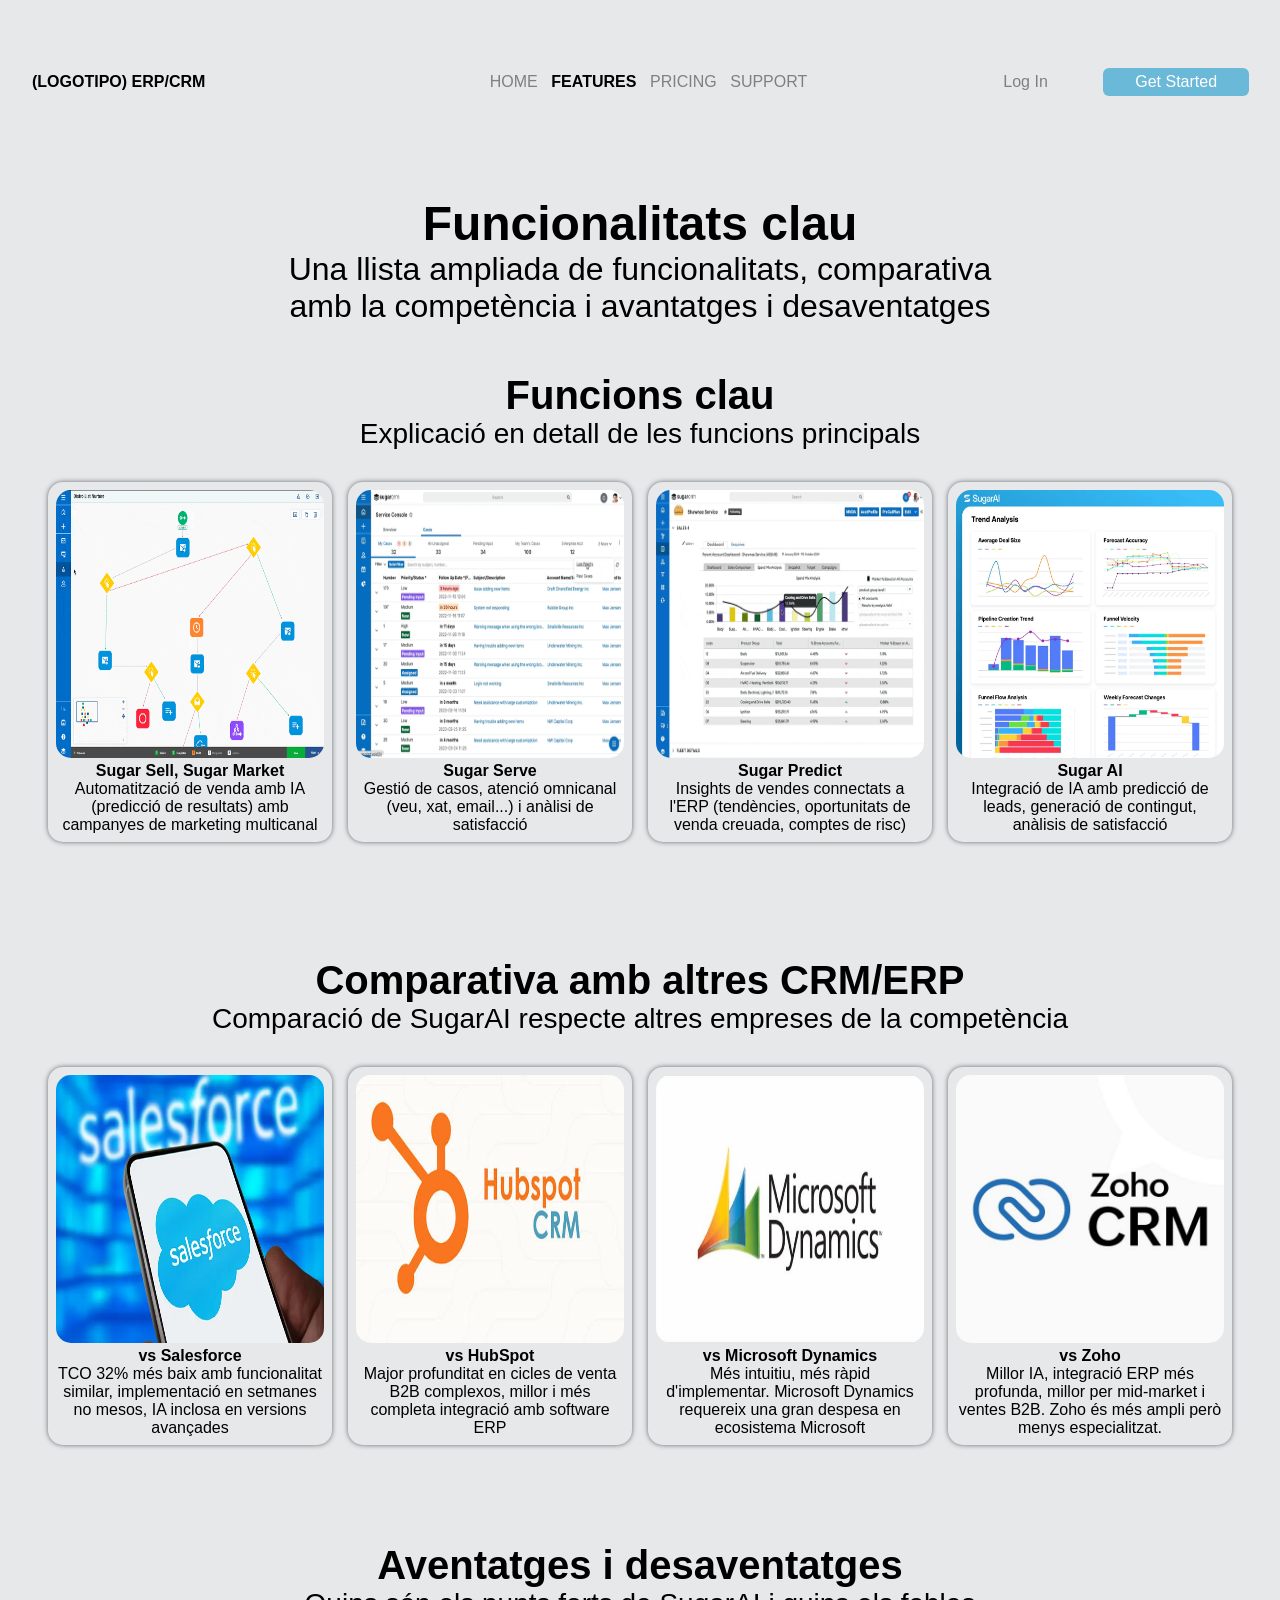
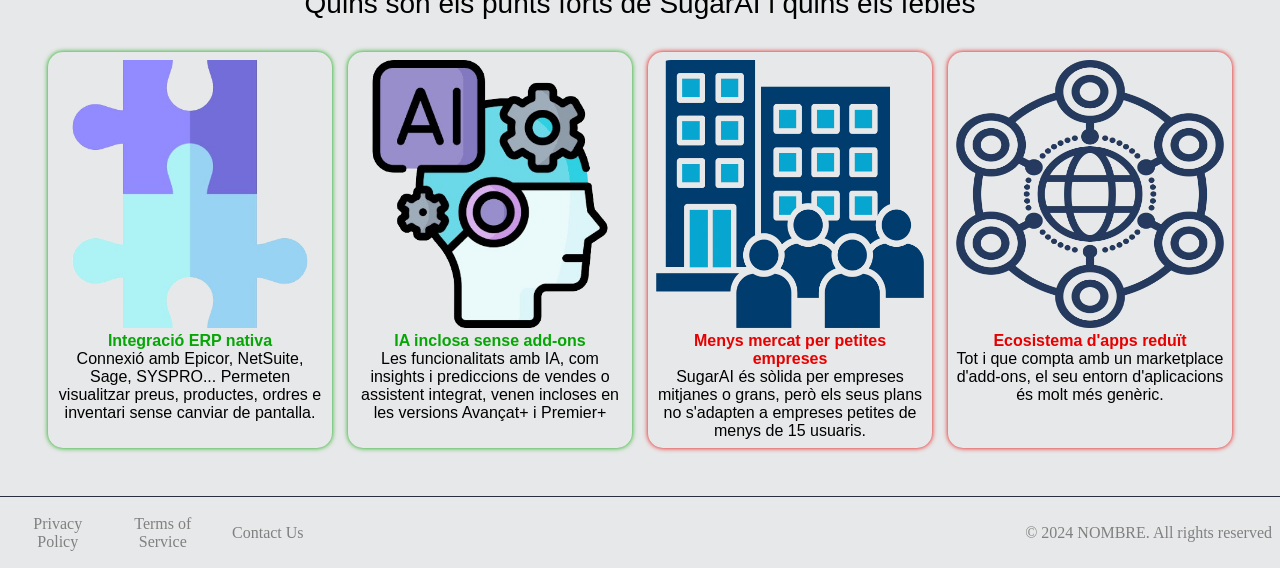
==== html/features.html @ e5b55ffd "Merge pull request #8 from Neo-Zer0/pulir-contenido Contingut actualitzat a sugar ai" ====
<!DOCTYPE html>
<html lang="cat">
    <head>
        <meta charset="utf-8">
        <meta http-equiv="X-UA-Compatible" content="IE-edge">
        <title>Features</title>
        <meta name="description" content="Web ERP">
        <meta name="author" content="Diego & Marc">
        <meta name="viewport" content="width=device-width, initial-scale=1">
        <link rel="stylesheet" href="../css/colors.css">
        <link rel="stylesheet" href="../css/style.css">
        <link rel="stylesheet" href="../css/features.css">
    </head>
    <body>
        <div class="divBody">
            <header>
                <div class="logo"><b>(LOGOTIPO) ERP/CRM</b></div>
                <nav>
                    <ul>
                        <li><a href="./../index.html" class="home">HOME</a></li>
                        <li><a href="./features.html" class="features">FEATURES</a></li>
                        <li><a href="./pricing.html" class="pricing">PRICING</a></li>
                        <li><a href="./support.html" class="support">SUPPORT</a></li>
                    </ul>
                </nav>
                <hr>
                <div class="btnIndex">
                    <div class="btnLI">Log In</div>
                    <div class="btnGS">Get Started</div>
                </div>
            </header>
            <main>
                <section class="sectionTitle">
                    <h2>Funcionalitats clau</h2>
                    <p>Una llista ampliada de funcionalitats, comparativa amb la competència i avantatges i desaventatges</p>
                </section>
                <section class="section">
                    <div class="innerSectionTitles">
                        <h3>Funcions clau</h3>
                        <p>Explicació en detall de les funcions principals</p>
                    </div>
                    <div class="listHolder">
                        <div class="item">
                            <div class="imgHolder">
                                <img src="./../img/features/sugarMarket.gif" alt="Sugar marketing">
                            </div>
                            <div>
                                <h4>Sugar Sell, Sugar Market</h4>
                                <p>Automatització de venda amb IA (predicció de resultats) amb campanyes de marketing multicanal</p>
                            </div>
                        </div>
                        <div class="item">
                            <div class="imgHolder">
                                <img src="./../img/features/sugarServe.gif" alt="Sugar serve">
                            </div>
                            <div>
                                <h4>Sugar Serve</h4>
                                <p>Gestió de casos, atenció omnicanal (veu, xat, email...) i anàlisi de satisfacció</p>
                            </div>
                        </div>
                        <div class="item">
                            <div class="imgHolder">
                                <img src="./../img/features/sugarPredict.gif" alt="Sugar Predict">
                            </div>
                            <div>
                                <h4>Sugar Predict</h4>
                                <p>Insights de vendes connectats a l'ERP (tendències, oportunitats de venda creuada, comptes de risc)</p>
                            </div>
                        </div>
                        <div class="item">
                            <div class="imgHolder">
                                <img src="./../img/features/sugarAi.webp" alt="Sugar Ai">
                            </div>
                            <div>
                                <h4>Sugar AI</h4>
                                <p>Integració de IA amb predicció de leads, generació de contingut, anàlisis de satisfacció</p>
                            </div>
                        </div>
                    </div>
                </section>
                <section class="section">
                    <div class="innerSectionTitles">
                        <h3>Comparativa amb altres CRM/ERP</h3>
                        <p>Comparació de SugarAI respecte altres empreses de la competència</p>
                    </div>
                    <div class="listHolder">
                        <div class="item">
                            <div class="imgHolder">
                                <img src="./../img/features/salesforceCRM.webp" alt="Salesforce">
                            </div>
                            <div>
                                <h4>vs Salesforce</h4>
                                <p>TCO 32% més baix amb funcionalitat similar, implementació en setmanes no mesos, IA inclosa en versions avançades</p>
                            </div>
                        </div>
                        <div class="item">
                            <div class="imgHolder">
                                <img src="./../img/features/hubspot.jpg" alt="Hubspot">
                            </div>
                            <div>
                                <h4>vs HubSpot</h4>
                                <p>Major profunditat en cicles de venta B2B complexos, millor i més completa integració amb software ERP</p>
                            </div>
                        </div>
                        <div class="item">
                            <div class="imgHolder">
                                <img src="./../img/features/microsoftDynamics.jpg" alt="Microsoft Dynamics">
                            </div>
                            <div>
                                <h4>vs Microsoft Dynamics</h4>
                                <p>Més intuitiu, més ràpid d'implementar. Microsoft Dynamics requereix una gran despesa en ecosistema Microsoft</p>
                            </div>
                        </div>
                        <div class="item">
                            <div class="imgHolder">
                                <img src="./../img/features/zoho.jpg" alt="Zoho CRM">
                            </div>
                            <div>
                                <h4>vs Zoho</h4>
                                <p>Millor IA, integració ERP més profunda, millor per mid-market i ventes B2B. Zoho és més ampli però menys especialitzat.</p>
                            </div>
                        </div>
                    </div>
                </section>
                <section class="section">
                    <div class="innerSectionTitles">
                        <h3>Aventatges i desaventatges</h3>
                        <p>Quins són els punts forts de SugarAI i quins els febles</p>
                    </div>
                    <div class="listHolder">
                        <div class="item positiu">
                            <div class="imgHolder">
                                <img src="./../img/features/puzzle.png" alt="Integracio nativa ERP">
                            </div>
                            <div>
                                <h4>Integració ERP nativa</h4>
                                <p>Connexió amb Epicor, NetSuite, Sage, SYSPRO... Permeten visualitzar preus, productes, ordres e inventari sense canviar de pantalla.</p>
                            </div>
                        </div>
                        <div class="item positiu">
                            <div class="imgHolder">
                                <img src="./../img/features/ia.png" alt="IA inclosa">
                            </div>
                            <div>
                                <h4>IA inclosa sense add-ons</h4>
                                <p>Les funcionalitats amb IA, com insights i prediccions de vendes o assistent integrat, venen incloses en les versions Avançat+ i Premier+</p>
                            </div>
                        </div>
                        <div class="item negatiu">
                            <div class="imgHolder">
                                <img src="./../img/features/empresaPequeña.webp" alt="Empresa petita">
                            </div>
                            <div>
                                <h4>Menys mercat per petites empreses</h4>
                                <p>SugarAI és sòlida per empreses mitjanes o grans, però els seus plans no s'adapten a empreses petites de menys de 15 usuaris.</p>
                            </div>
                        </div>
                        <div class="item negatiu">
                            <div class="imgHolder">
                                <img src="./../img/features/ecosistema.webp" alt="Ecosistema">
                            </div>
                            <div>
                                <h4>Ecosistema d'apps reduït</h4>
                                <p>Tot i que compta amb un marketplace d'add-ons, el seu entorn d'aplicacions és molt més genèric.</p>
                            </div>
                        </div>
                    </div>
                </section>
            </main>
            <footer>
                <div class="subFooter">
                    <ul>
                        <li>Privacy Policy</li>
                        <li>Terms of Service</li>
                        <li>Contact Us</li>
                    </ul>
                </div>
                <div class="subFooter">&copy; 2024 NOMBRE. All rights reserved</div>
            </footer>
        </div>
    </body>
</html>
---- css/colors.css ----
:root {
    /* Colores especificos */
    --color-black: #2A2F40;
    --color-grey: #666A73;
    --color-dark-white: #e7e8e9;
    --color-mid-blue: #6AB9D9;
    --color-light-blue: #91D2D9;
    --color-super-light-blue: #c7e3f1;
    --color-blue: #188FD9;
    --color-dark-blue: #1293d4;
}
---- css/style.css ----
* {
    margin:0;
    padding:0;
}

/* Body */
body {
    width: 100%;
    min-height: 100vh;
}

.divBody {
    min-height: 100vh;
    width: 100%;

    background-color: var(--color-dark-white);
}



/* Header */
header {
    min-height: 20vh;
    width: 100%;
    padding: 1rem;
    padding-top: 0;

    display: flex;
    flex-direction: column;
    justify-content: center;
    align-items: center;

    margin: 0px;
    font-family: sans-serif;

    position: sticky;
    top: 0;

    box-sizing: border-box;

    background-color: var(--color-dark-white);

    z-index: 100;
}

.logo {
    display: flex;
    margin: 1rem;
}

header hr {
    width: 100%;
    margin-top: 1rem;
    margin-bottom: 1rem;

}

/* Nav */
nav {
    gap: 1rem;
    margin: 0.5rem;
    width: 100%;

    display: flex;
    justify-content: center;
}

nav a:link {
    text-decoration: none;
}

nav a {
    color: gray;
    display: block;
}

nav ul {
    list-style: none;

    display: flex;
    flex-direction: column;
    justify-content: space-evenly;
    align-items: center;

    gap: 0.35rem;
}

nav ul li {
    flex: 1;
    padding: 0.25rem;
    width: 100%;
    text-align: center;
}

nav ul li:hover {
    cursor: pointer;
    background-color: white;
    border-radius: 5px;

    transition: 0.2s;
}


.home:hover {
    cursor: pointer;
}

.features:hover {
    cursor: pointer;
}

.pricing:hover {
    cursor: pointer;
}

.support:hover {
    cursor: pointer;
}

.btnIndex {
    display: flex;
    align-items: center;
    gap: 5px;
    margin-right: 15px;
}

.btnIndex div {
    text-align: center;
}

.btnLI {
    color:grey;
    padding:5px;
    border-radius: 6px;
}

.btnLI:hover {
    background-color: darkgrey;
    color:black;
    cursor:pointer;
}

.btnGS {
    background-color: var(--color-mid-blue);
    color:white;
    padding:5px;
    border-radius: 6px;
}

.btnGS:hover {
    cursor:pointer;
    background-color: var(--color-blue);
    color:white;
}

/* Main */

main {
    min-height: 72vh;
    width: 100%;
}

/* Footer */

footer {
    min-height: 8vh;
    width: 100%;
    border-top: 1px solid var(--color-black);

    display: flex;
    flex-direction: column;
    justify-content: center;
    align-items: center;
    
    color: grey;
}

footer ul {
    list-style: none;

    /* width: 60%; */

    display: flex;
    flex-direction: column;
    justify-content: space-evenly;
    align-items: center;

    gap: 0.35rem;
}

footer ul li {
    flex: 1;
    padding: 0.25rem;
    width: 100%;
    text-align: center;
}

footer ul li:hover {
    cursor: pointer;
    color: var(--color-black);
    border-radius: 5px;
}

.subFooter {
    display: flex;
    align-items: center;
    justify-content: center;
    text-align: center;
}


@media (min-width: 650px) {
    header {
        flex-direction: row;
    }

    header hr {
        display: none;
    }

    footer {
        flex-direction: row;
        justify-content: space-between;

        box-sizing: border-box;
        padding: 0.5rem;
    }
    .subFooter ul {
        flex-direction: row;
    }
}

@media (min-width: 850px) {
    nav ul {
        flex-direction: row;
    }

    nav {                   
        flex: 2;
        width: 100%;
        justify-content: center;
    }

    header div {
        flex: 1;
    }
}
---- css/features.css ----
.features {
    color:black;
    font-weight: bolder;
}

main {
    display: grid;
    grid-template-columns: 1fr;
    grid-template-rows: 0.25fr repeat(6, 1fr);

    font-family: 'Segoe UI', Tahoma, Geneva, Verdana, sans-serif;
}

.sectionTitle {
    grid-row: 1;
    grid-column: 1;

    padding: 1rem;
    box-sizing: border-box;

    display: flex;
    flex-direction: column;
    align-items: center;
    justify-content: center;
}

.sectionTitle h2 {
    font-size: clamp(2rem, 5vw + 1rem, 3rem);
}
.sectionTitle p {
    font-size: clamp(1.5rem, 3vw + 1rem, 2rem);
    width: 60vw;
    text-align: center;
}

.section {
    grid-row: span 2;

    text-align: center;
    display: flex;
    flex-direction: column;
    gap: 1rem;

    padding: 2rem;
    box-sizing: border-box;
}

.section h3 {
    font-size: clamp(1.5rem, 2.5vw + 1rem, 2.5rem);
}
.innerSectionTitles p {
    font-size: clamp(1.25rem, 1.75vw + 1rem, 1.75rem);
}

/* LListas */
.listHolder {
    display: grid;
    grid-template-columns: 1fr 1fr;
    grid-template-rows: 1fr 1fr;

    gap: 1rem;
    padding: 1rem;


    box-sizing: border-box;
}

.item {

    box-sizing: border-box;
    /* border: 1px solid var(--color-black); */
    box-shadow: 0 0 5px var(--color-grey);
    border-radius: 15px;

    padding: 0.5rem;

    font-size: clamp(0.8rem, 0.8rem + 0.5vw, 1rem)
}

.positiu {
    box-shadow: 0 0 5px rgb(6, 166, 6);
}
.positiu h4 {
    color: rgb(6, 166, 6);
}

.negatiu {
    box-shadow: 0 0 5px rgb(230, 0, 0);
}
.negatiu h4 {
    color: rgb(230, 0, 0);
}

.imgHolder img {
    width: 100%;
    aspect-ratio: 1/1;
    border-radius: 15px;
}


@media (min-width: 720px) {
    .listHolder {
        grid-template-columns: repeat(4, 1fr);
        grid-template-rows: 1fr;
    }
}
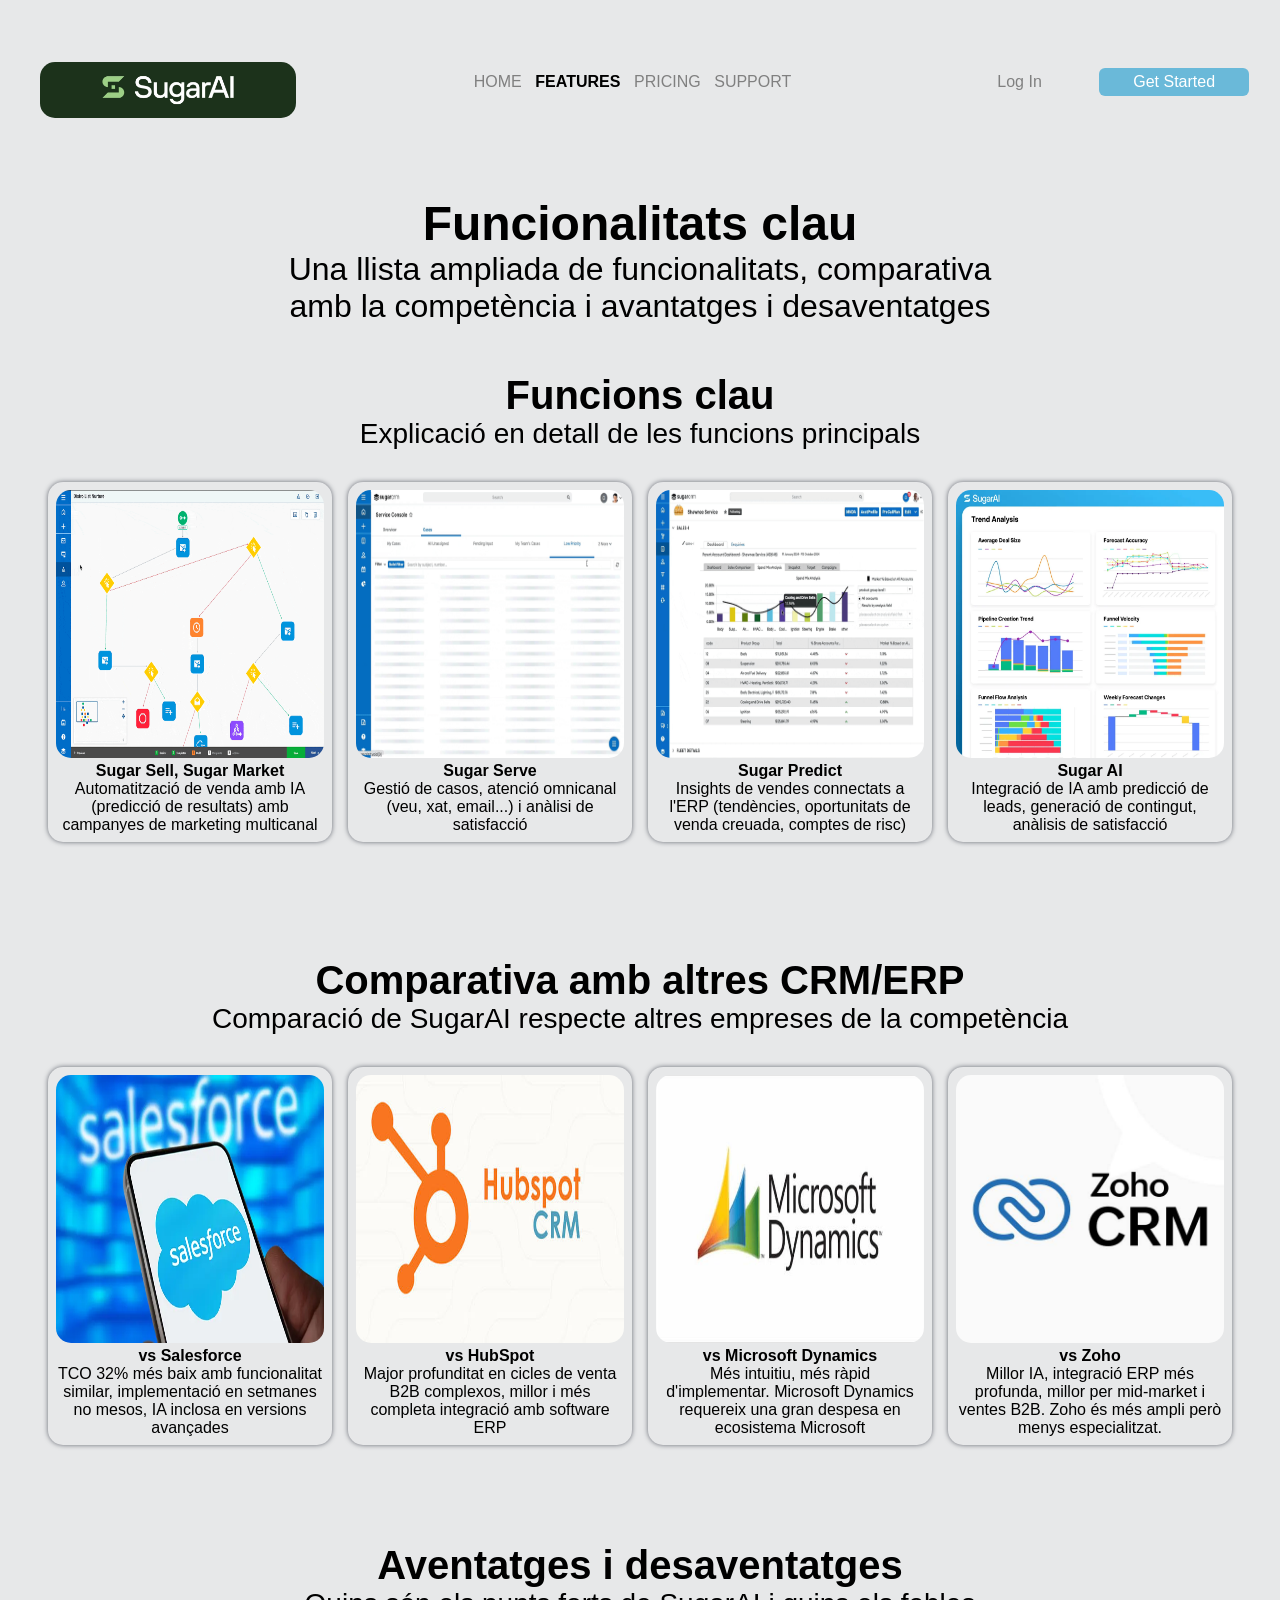
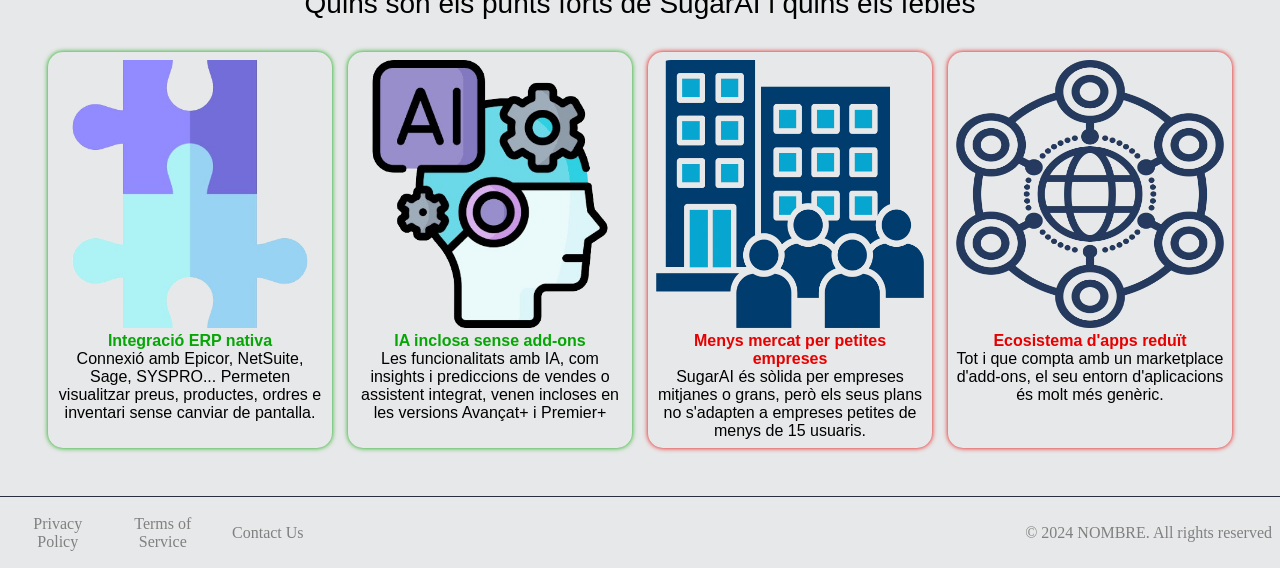
==== commit b1d88d1e: "Logo acabado" ====
--- a/html/features.html
+++ b/html/features.html
@@ -14,7 +14,7 @@
     <body>
         <div class="divBody">
             <header>
-                <div class="logo"><b>(LOGOTIPO) ERP/CRM</b></div>
+                <div class="logo"><img src="./../img/sugar-ai-logo.png" alt="logo SugarAi"></div>
                 <nav>
                     <ul>
                         <li><a href="./../index.html" class="home">HOME</a></li>
--- a/css/style.css
+++ b/css/style.css
@@ -45,7 +45,18 @@
 
 .logo {
     display: flex;
-    margin: 1rem;
+    align-items: center;
+    justify-content: center;
+    padding-top: 1rem;
+    height: 100%;
+}
+
+.logo img {
+    max-height: 14vh;
+    width: 80vw;
+    object-fit: cover;
+
+    border-radius: 15px;
 }
 
 header hr {
@@ -218,6 +229,10 @@
         display: none;
     }
 
+    .logo img {
+        width: 30vw;
+    }
+
     footer {
         flex-direction: row;
         justify-content: space-between;
@@ -231,6 +246,10 @@
 }
 
 @media (min-width: 850px) {
+    .logo img {
+        width: 20vw;
+    }
+    
     nav ul {
         flex-direction: row;
     }
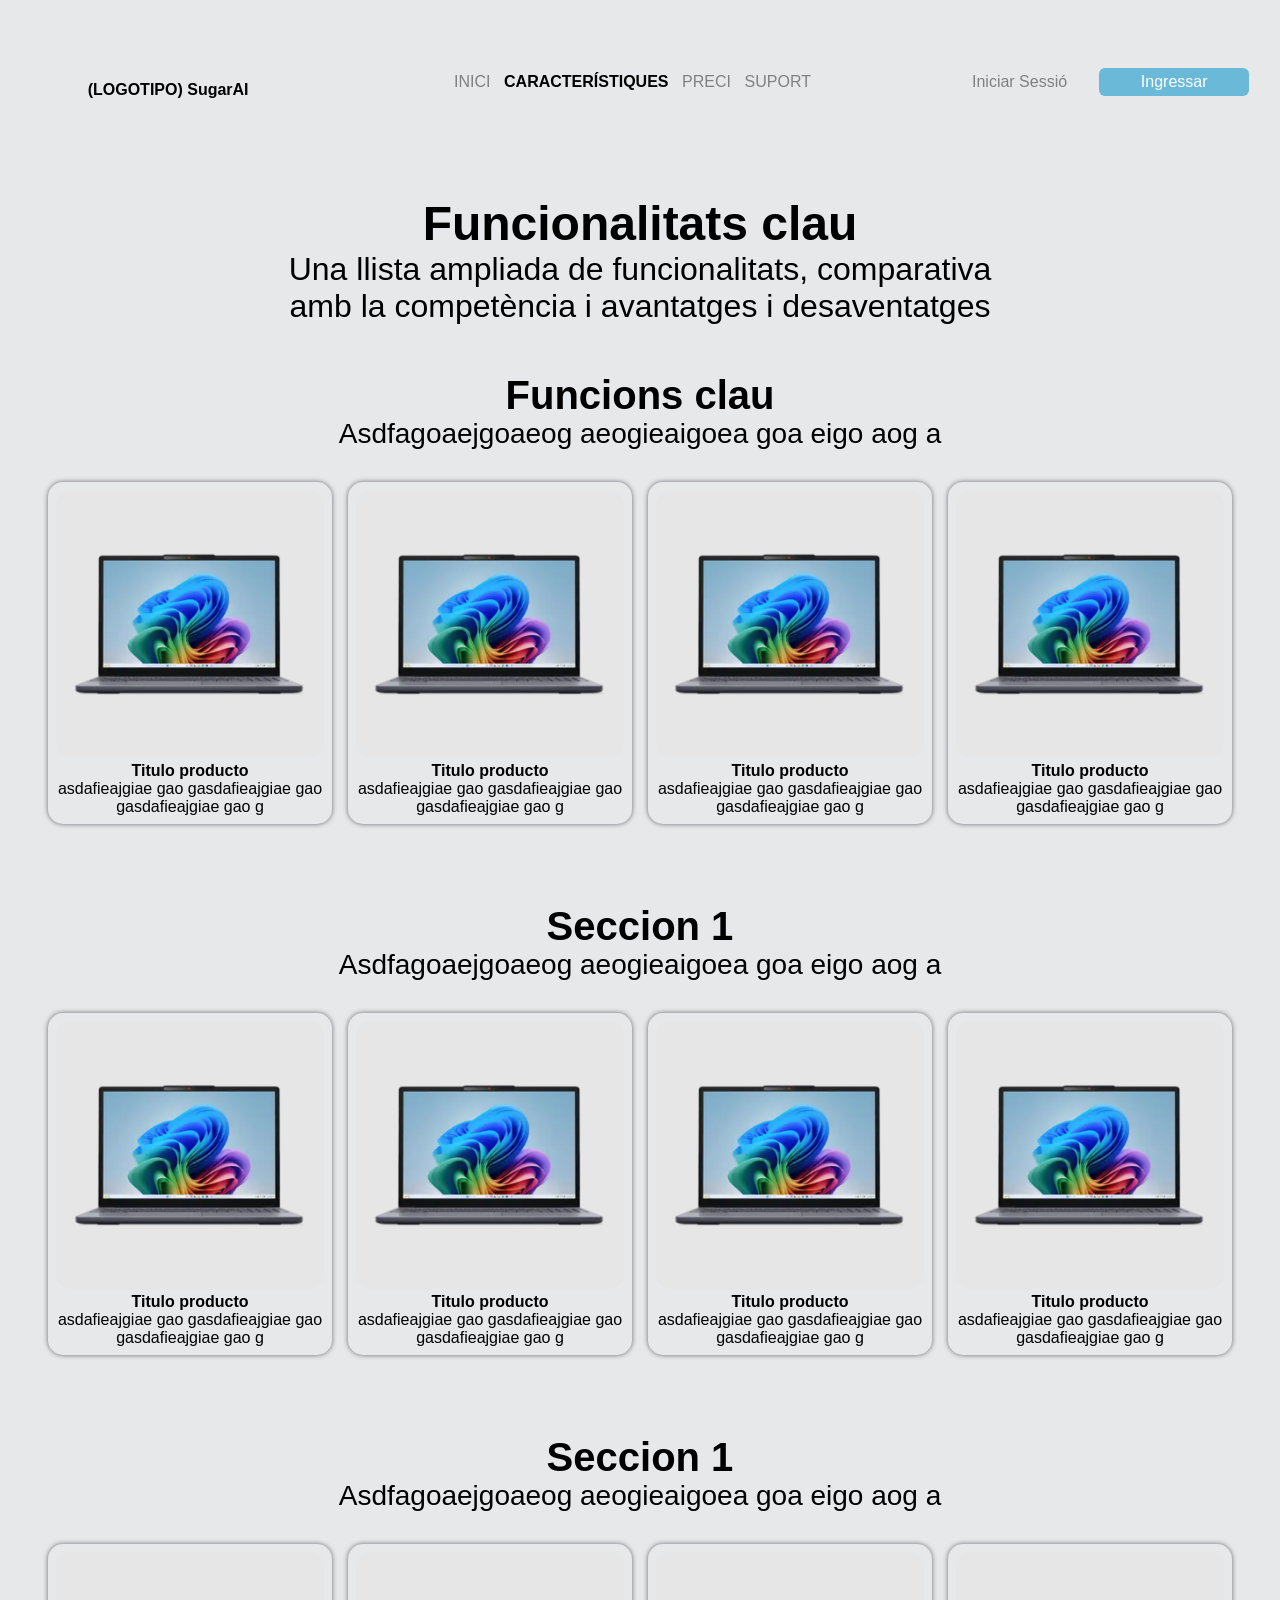
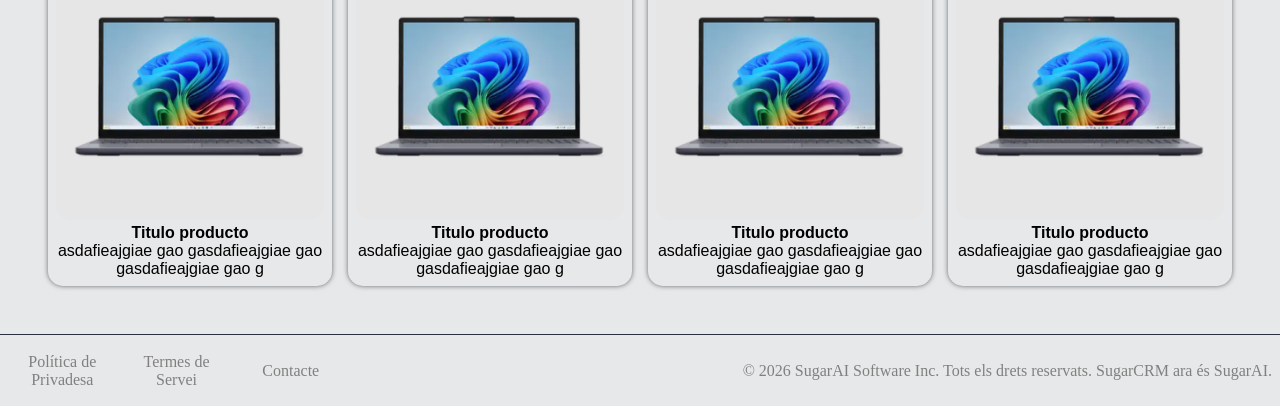
==== commit dd916a14: "modificaciones cambio de texto e idioma" ====
--- a/html/features.html
+++ b/html/features.html
@@ -3,7 +3,7 @@
     <head>
         <meta charset="utf-8">
         <meta http-equiv="X-UA-Compatible" content="IE-edge">
-        <title>Features</title>
+        <title>Característiques</title>
         <meta name="description" content="Web ERP">
         <meta name="author" content="Diego & Marc">
         <meta name="viewport" content="width=device-width, initial-scale=1">
@@ -14,19 +14,19 @@
     <body>
         <div class="divBody">
             <header>
-                <div class="logo"><img src="./../img/sugar-ai-logo.png" alt="logo SugarAi"></div>
+                <div class="logo"><b>(LOGOTIPO) SugarAI</b></div>
                 <nav>
                     <ul>
-                        <li><a href="./../index.html" class="home">HOME</a></li>
-                        <li><a href="./features.html" class="features">FEATURES</a></li>
-                        <li><a href="./pricing.html" class="pricing">PRICING</a></li>
-                        <li><a href="./support.html" class="support">SUPPORT</a></li>
+                        <li><a href="./../index.html" class="home">INICI</a></li>
+                        <li><a href="./../html/features.html" class="features">CARACTERÍSTIQUES</a></li>
+                        <li><a href="./../html/pricing.html" class="pricing">PRECI</a></li>
+                        <li><a href="./../html/support.html" class="support">SUPORT</a></li>
                     </ul>
                 </nav>
                 <hr>
                 <div class="btnIndex">
-                    <div class="btnLI">Log In</div>
-                    <div class="btnGS">Get Started</div>
+                    <div class="btnLI">Iniciar Sessió</div>
+                    <div class="btnGS">Ingressar</div>
                 </div>
             </header>
             <main>
@@ -37,145 +37,145 @@
                 <section class="section">
                     <div class="innerSectionTitles">
                         <h3>Funcions clau</h3>
-                        <p>Explicació en detall de les funcions principals</p>
+                        <p>Asdfagoaejgoaeog aeogieaigoea goa eigo aog a</p>
                     </div>
                     <div class="listHolder">
                         <div class="item">
                             <div class="imgHolder">
-                                <img src="./../img/features/sugarMarket.gif" alt="Sugar marketing">
+                                <img src="./../img/portatil.png" alt="Feature 1">
                             </div>
                             <div>
-                                <h4>Sugar Sell, Sugar Market</h4>
-                                <p>Automatització de venda amb IA (predicció de resultats) amb campanyes de marketing multicanal</p>
+                                <h4>Titulo producto</h4>
+                                <p>asdafieajgiae gao gasdafieajgiae gao gasdafieajgiae gao g</p>
                             </div>
                         </div>
                         <div class="item">
                             <div class="imgHolder">
-                                <img src="./../img/features/sugarServe.gif" alt="Sugar serve">
+                                <img src="./../img/portatil.png" alt="Feature 1">
                             </div>
                             <div>
-                                <h4>Sugar Serve</h4>
-                                <p>Gestió de casos, atenció omnicanal (veu, xat, email...) i anàlisi de satisfacció</p>
+                                <h4>Titulo producto</h4>
+                                <p>asdafieajgiae gao gasdafieajgiae gao gasdafieajgiae gao g</p>
                             </div>
                         </div>
                         <div class="item">
                             <div class="imgHolder">
-                                <img src="./../img/features/sugarPredict.gif" alt="Sugar Predict">
+                                <img src="./../img/portatil.png" alt="Feature 1">
                             </div>
                             <div>
-                                <h4>Sugar Predict</h4>
-                                <p>Insights de vendes connectats a l'ERP (tendències, oportunitats de venda creuada, comptes de risc)</p>
+                                <h4>Titulo producto</h4>
+                                <p>asdafieajgiae gao gasdafieajgiae gao gasdafieajgiae gao g</p>
                             </div>
                         </div>
                         <div class="item">
                             <div class="imgHolder">
-                                <img src="./../img/features/sugarAi.webp" alt="Sugar Ai">
+                                <img src="./../img/portatil.png" alt="Feature 1">
                             </div>
                             <div>
-                                <h4>Sugar AI</h4>
-                                <p>Integració de IA amb predicció de leads, generació de contingut, anàlisis de satisfacció</p>
+                                <h4>Titulo producto</h4>
+                                <p>asdafieajgiae gao gasdafieajgiae gao gasdafieajgiae gao g</p>
                             </div>
                         </div>
                     </div>
                 </section>
                 <section class="section">
                     <div class="innerSectionTitles">
-                        <h3>Comparativa amb altres CRM/ERP</h3>
-                        <p>Comparació de SugarAI respecte altres empreses de la competència</p>
+                        <h3>Seccion 1</h3>
+                        <p>Asdfagoaejgoaeog aeogieaigoea goa eigo aog a</p>
                     </div>
                     <div class="listHolder">
                         <div class="item">
                             <div class="imgHolder">
-                                <img src="./../img/features/salesforceCRM.webp" alt="Salesforce">
+                                <img src="./../img/portatil.png" alt="Feature 1">
                             </div>
                             <div>
-                                <h4>vs Salesforce</h4>
-                                <p>TCO 32% més baix amb funcionalitat similar, implementació en setmanes no mesos, IA inclosa en versions avançades</p>
+                                <h4>Titulo producto</h4>
+                                <p>asdafieajgiae gao gasdafieajgiae gao gasdafieajgiae gao g</p>
                             </div>
                         </div>
                         <div class="item">
                             <div class="imgHolder">
-                                <img src="./../img/features/hubspot.jpg" alt="Hubspot">
+                                <img src="./../img/portatil.png" alt="Feature 1">
                             </div>
                             <div>
-                                <h4>vs HubSpot</h4>
-                                <p>Major profunditat en cicles de venta B2B complexos, millor i més completa integració amb software ERP</p>
+                                <h4>Titulo producto</h4>
+                                <p>asdafieajgiae gao gasdafieajgiae gao gasdafieajgiae gao g</p>
                             </div>
                         </div>
                         <div class="item">
                             <div class="imgHolder">
-                                <img src="./../img/features/microsoftDynamics.jpg" alt="Microsoft Dynamics">
+                                <img src="./../img/portatil.png" alt="Feature 1">
                             </div>
                             <div>
-                                <h4>vs Microsoft Dynamics</h4>
-                                <p>Més intuitiu, més ràpid d'implementar. Microsoft Dynamics requereix una gran despesa en ecosistema Microsoft</p>
+                                <h4>Titulo producto</h4>
+                                <p>asdafieajgiae gao gasdafieajgiae gao gasdafieajgiae gao g</p>
                             </div>
                         </div>
                         <div class="item">
                             <div class="imgHolder">
-                                <img src="./../img/features/zoho.jpg" alt="Zoho CRM">
+                                <img src="./../img/portatil.png" alt="Feature 1">
                             </div>
                             <div>
-                                <h4>vs Zoho</h4>
-                                <p>Millor IA, integració ERP més profunda, millor per mid-market i ventes B2B. Zoho és més ampli però menys especialitzat.</p>
+                                <h4>Titulo producto</h4>
+                                <p>asdafieajgiae gao gasdafieajgiae gao gasdafieajgiae gao g</p>
                             </div>
                         </div>
                     </div>
                 </section>
                 <section class="section">
                     <div class="innerSectionTitles">
-                        <h3>Aventatges i desaventatges</h3>
-                        <p>Quins són els punts forts de SugarAI i quins els febles</p>
+                        <h3>Seccion 1</h3>
+                        <p>Asdfagoaejgoaeog aeogieaigoea goa eigo aog a</p>
                     </div>
                     <div class="listHolder">
-                        <div class="item positiu">
+                        <div class="item">
                             <div class="imgHolder">
-                                <img src="./../img/features/puzzle.png" alt="Integracio nativa ERP">
+                                <img src="./../img/portatil.png" alt="Feature 1">
                             </div>
                             <div>
-                                <h4>Integració ERP nativa</h4>
-                                <p>Connexió amb Epicor, NetSuite, Sage, SYSPRO... Permeten visualitzar preus, productes, ordres e inventari sense canviar de pantalla.</p>
+                                <h4>Titulo producto</h4>
+                                <p>asdafieajgiae gao gasdafieajgiae gao gasdafieajgiae gao g</p>
                             </div>
                         </div>
-                        <div class="item positiu">
+                        <div class="item">
                             <div class="imgHolder">
-                                <img src="./../img/features/ia.png" alt="IA inclosa">
+                                <img src="./../img/portatil.png" alt="Feature 1">
                             </div>
                             <div>
-                                <h4>IA inclosa sense add-ons</h4>
-                                <p>Les funcionalitats amb IA, com insights i prediccions de vendes o assistent integrat, venen incloses en les versions Avançat+ i Premier+</p>
+                                <h4>Titulo producto</h4>
+                                <p>asdafieajgiae gao gasdafieajgiae gao gasdafieajgiae gao g</p>
                             </div>
                         </div>
-                        <div class="item negatiu">
+                        <div class="item">
                             <div class="imgHolder">
-                                <img src="./../img/features/empresaPequeña.webp" alt="Empresa petita">
+                                <img src="./../img/portatil.png" alt="Feature 1">
                             </div>
                             <div>
-                                <h4>Menys mercat per petites empreses</h4>
-                                <p>SugarAI és sòlida per empreses mitjanes o grans, però els seus plans no s'adapten a empreses petites de menys de 15 usuaris.</p>
+                                <h4>Titulo producto</h4>
+                                <p>asdafieajgiae gao gasdafieajgiae gao gasdafieajgiae gao g</p>
                             </div>
                         </div>
-                        <div class="item negatiu">
+                        <div class="item">
                             <div class="imgHolder">
-                                <img src="./../img/features/ecosistema.webp" alt="Ecosistema">
+                                <img src="./../img/portatil.png" alt="Feature 1">
                             </div>
                             <div>
-                                <h4>Ecosistema d'apps reduït</h4>
-                                <p>Tot i que compta amb un marketplace d'add-ons, el seu entorn d'aplicacions és molt més genèric.</p>
+                                <h4>Titulo producto</h4>
+                                <p>asdafieajgiae gao gasdafieajgiae gao gasdafieajgiae gao g</p>
                             </div>
                         </div>
                     </div>
                 </section>
             </main>
             <footer>
-                <div class="subFooter">
+                <div class="subFooter subFooter1">
                     <ul>
-                        <li>Privacy Policy</li>
-                        <li>Terms of Service</li>
-                        <li>Contact Us</li>
+                        <li>Política de Privadesa</li>
+                        <li>Termes de Servei</li>
+                        <li>Contacte</li>
                     </ul>
                 </div>
-                <div class="subFooter">&copy; 2024 NOMBRE. All rights reserved</div>
+                <div class="subFooter">© 2026 SugarAI Software Inc. Tots els drets reservats. SugarCRM ara és SugarAI.</div>
             </footer>
         </div>
     </body>
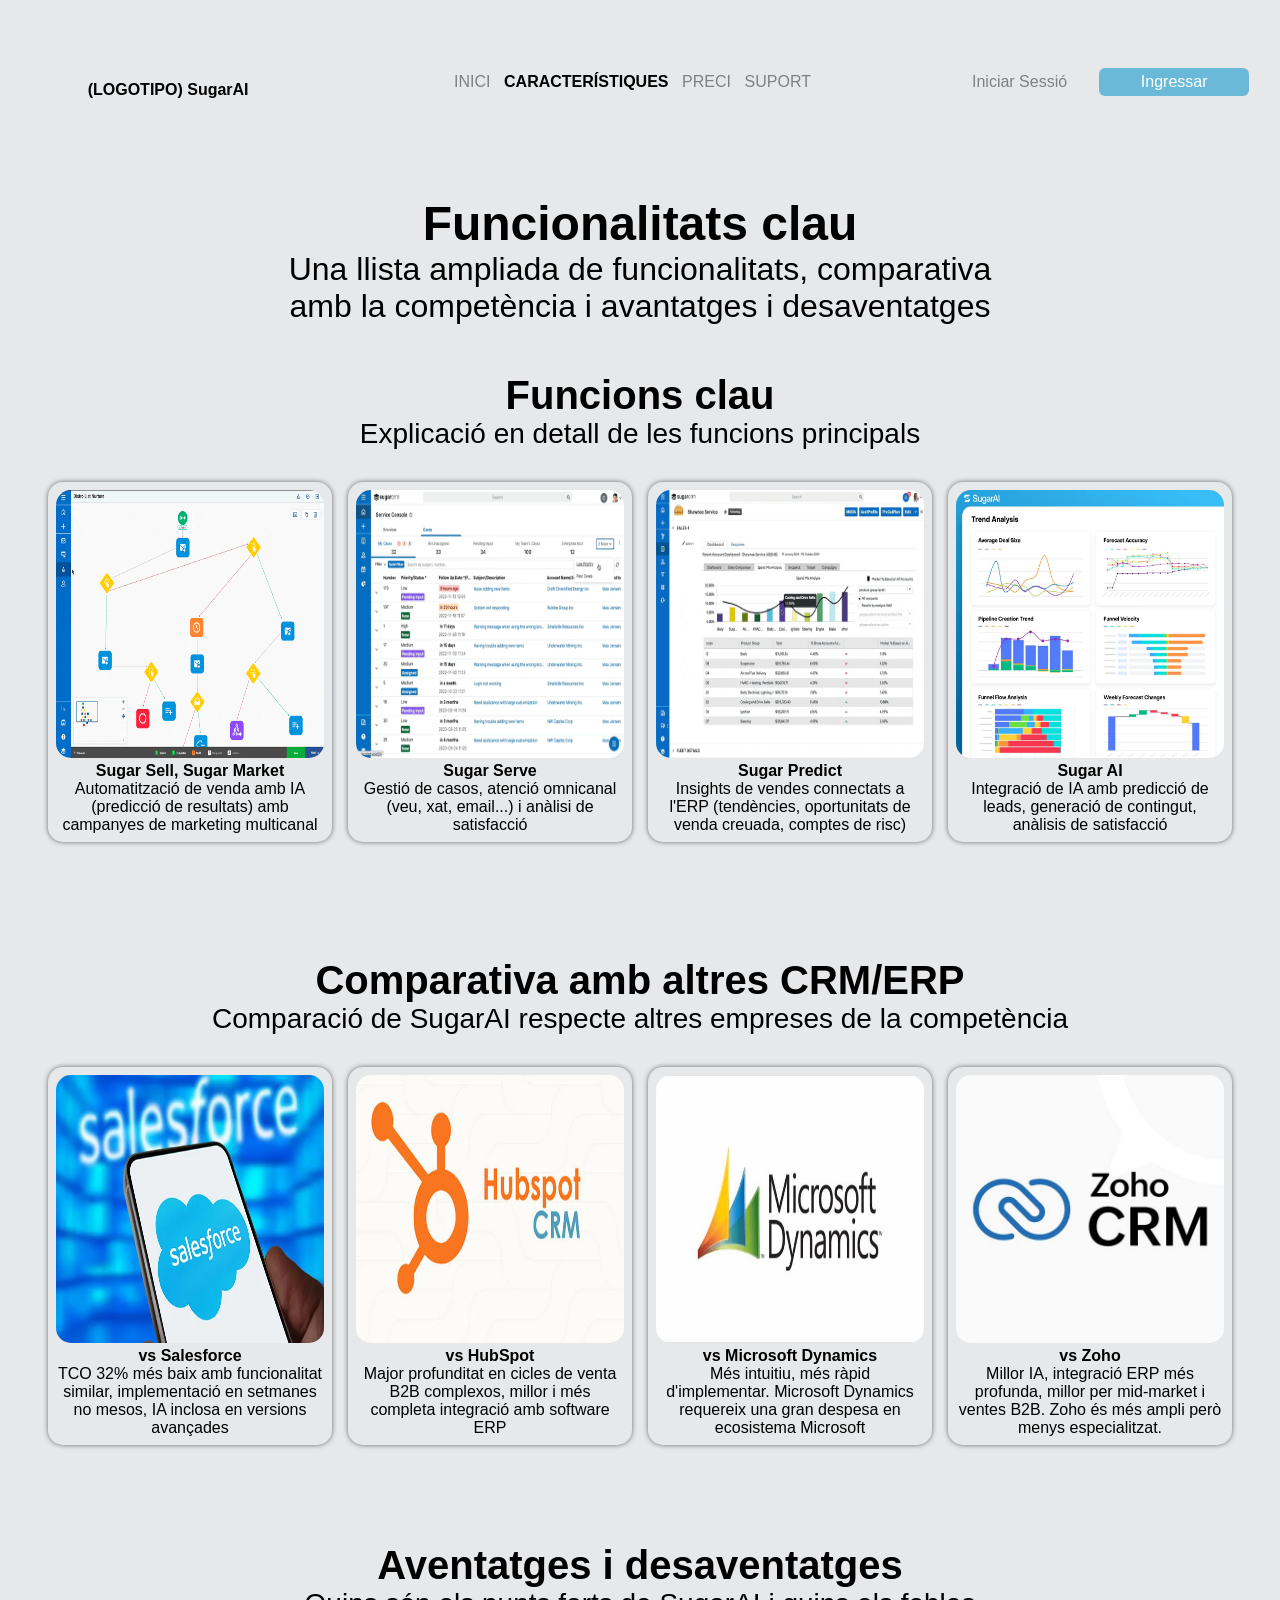
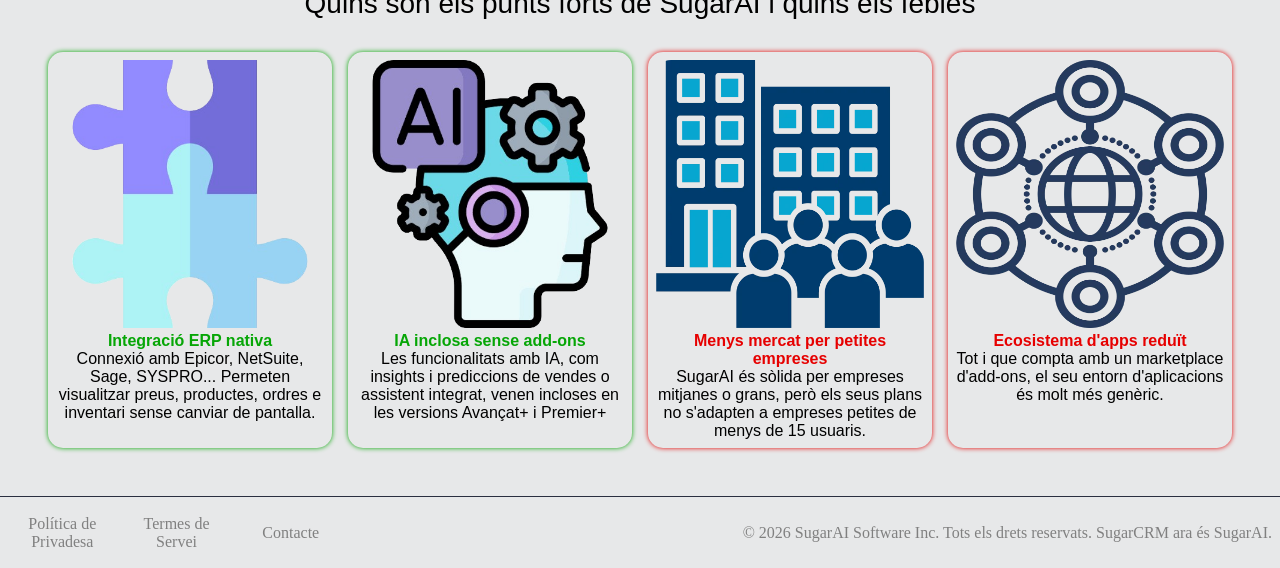
==== commit 46ae667d: "Merge pull request #9 from Neo-Zer0/support modificaciones" ====
--- a/html/features.html
+++ b/html/features.html
@@ -37,131 +37,131 @@
                 <section class="section">
                     <div class="innerSectionTitles">
                         <h3>Funcions clau</h3>
-                        <p>Asdfagoaejgoaeog aeogieaigoea goa eigo aog a</p>
+                        <p>Explicació en detall de les funcions principals</p>
                     </div>
                     <div class="listHolder">
                         <div class="item">
                             <div class="imgHolder">
-                                <img src="./../img/portatil.png" alt="Feature 1">
+                                <img src="./../img/features/sugarMarket.gif" alt="Sugar marketing">
                             </div>
                             <div>
-                                <h4>Titulo producto</h4>
-                                <p>asdafieajgiae gao gasdafieajgiae gao gasdafieajgiae gao g</p>
+                                <h4>Sugar Sell, Sugar Market</h4>
+                                <p>Automatització de venda amb IA (predicció de resultats) amb campanyes de marketing multicanal</p>
                             </div>
                         </div>
                         <div class="item">
                             <div class="imgHolder">
-                                <img src="./../img/portatil.png" alt="Feature 1">
+                                <img src="./../img/features/sugarServe.gif" alt="Sugar serve">
                             </div>
                             <div>
-                                <h4>Titulo producto</h4>
-                                <p>asdafieajgiae gao gasdafieajgiae gao gasdafieajgiae gao g</p>
+                                <h4>Sugar Serve</h4>
+                                <p>Gestió de casos, atenció omnicanal (veu, xat, email...) i anàlisi de satisfacció</p>
                             </div>
                         </div>
                         <div class="item">
                             <div class="imgHolder">
-                                <img src="./../img/portatil.png" alt="Feature 1">
+                                <img src="./../img/features/sugarPredict.gif" alt="Sugar Predict">
                             </div>
                             <div>
-                                <h4>Titulo producto</h4>
-                                <p>asdafieajgiae gao gasdafieajgiae gao gasdafieajgiae gao g</p>
+                                <h4>Sugar Predict</h4>
+                                <p>Insights de vendes connectats a l'ERP (tendències, oportunitats de venda creuada, comptes de risc)</p>
                             </div>
                         </div>
                         <div class="item">
                             <div class="imgHolder">
-                                <img src="./../img/portatil.png" alt="Feature 1">
+                                <img src="./../img/features/sugarAi.webp" alt="Sugar Ai">
                             </div>
                             <div>
-                                <h4>Titulo producto</h4>
-                                <p>asdafieajgiae gao gasdafieajgiae gao gasdafieajgiae gao g</p>
+                                <h4>Sugar AI</h4>
+                                <p>Integració de IA amb predicció de leads, generació de contingut, anàlisis de satisfacció</p>
                             </div>
                         </div>
                     </div>
                 </section>
                 <section class="section">
                     <div class="innerSectionTitles">
-                        <h3>Seccion 1</h3>
-                        <p>Asdfagoaejgoaeog aeogieaigoea goa eigo aog a</p>
+                        <h3>Comparativa amb altres CRM/ERP</h3>
+                        <p>Comparació de SugarAI respecte altres empreses de la competència</p>
                     </div>
                     <div class="listHolder">
                         <div class="item">
                             <div class="imgHolder">
-                                <img src="./../img/portatil.png" alt="Feature 1">
+                                <img src="./../img/features/salesforceCRM.webp" alt="Salesforce">
                             </div>
                             <div>
-                                <h4>Titulo producto</h4>
-                                <p>asdafieajgiae gao gasdafieajgiae gao gasdafieajgiae gao g</p>
+                                <h4>vs Salesforce</h4>
+                                <p>TCO 32% més baix amb funcionalitat similar, implementació en setmanes no mesos, IA inclosa en versions avançades</p>
                             </div>
                         </div>
                         <div class="item">
                             <div class="imgHolder">
-                                <img src="./../img/portatil.png" alt="Feature 1">
+                                <img src="./../img/features/hubspot.jpg" alt="Hubspot">
                             </div>
                             <div>
-                                <h4>Titulo producto</h4>
-                                <p>asdafieajgiae gao gasdafieajgiae gao gasdafieajgiae gao g</p>
+                                <h4>vs HubSpot</h4>
+                                <p>Major profunditat en cicles de venta B2B complexos, millor i més completa integració amb software ERP</p>
                             </div>
                         </div>
                         <div class="item">
                             <div class="imgHolder">
-                                <img src="./../img/portatil.png" alt="Feature 1">
+                                <img src="./../img/features/microsoftDynamics.jpg" alt="Microsoft Dynamics">
                             </div>
                             <div>
-                                <h4>Titulo producto</h4>
-                                <p>asdafieajgiae gao gasdafieajgiae gao gasdafieajgiae gao g</p>
+                                <h4>vs Microsoft Dynamics</h4>
+                                <p>Més intuitiu, més ràpid d'implementar. Microsoft Dynamics requereix una gran despesa en ecosistema Microsoft</p>
                             </div>
                         </div>
                         <div class="item">
                             <div class="imgHolder">
-                                <img src="./../img/portatil.png" alt="Feature 1">
+                                <img src="./../img/features/zoho.jpg" alt="Zoho CRM">
                             </div>
                             <div>
-                                <h4>Titulo producto</h4>
-                                <p>asdafieajgiae gao gasdafieajgiae gao gasdafieajgiae gao g</p>
+                                <h4>vs Zoho</h4>
+                                <p>Millor IA, integració ERP més profunda, millor per mid-market i ventes B2B. Zoho és més ampli però menys especialitzat.</p>
                             </div>
                         </div>
                     </div>
                 </section>
                 <section class="section">
                     <div class="innerSectionTitles">
-                        <h3>Seccion 1</h3>
-                        <p>Asdfagoaejgoaeog aeogieaigoea goa eigo aog a</p>
+                        <h3>Aventatges i desaventatges</h3>
+                        <p>Quins són els punts forts de SugarAI i quins els febles</p>
                     </div>
                     <div class="listHolder">
-                        <div class="item">
+                        <div class="item positiu">
                             <div class="imgHolder">
-                                <img src="./../img/portatil.png" alt="Feature 1">
+                                <img src="./../img/features/puzzle.png" alt="Integracio nativa ERP">
                             </div>
                             <div>
-                                <h4>Titulo producto</h4>
-                                <p>asdafieajgiae gao gasdafieajgiae gao gasdafieajgiae gao g</p>
+                                <h4>Integració ERP nativa</h4>
+                                <p>Connexió amb Epicor, NetSuite, Sage, SYSPRO... Permeten visualitzar preus, productes, ordres e inventari sense canviar de pantalla.</p>
                             </div>
                         </div>
-                        <div class="item">
+                        <div class="item positiu">
                             <div class="imgHolder">
-                                <img src="./../img/portatil.png" alt="Feature 1">
+                                <img src="./../img/features/ia.png" alt="IA inclosa">
                             </div>
                             <div>
-                                <h4>Titulo producto</h4>
-                                <p>asdafieajgiae gao gasdafieajgiae gao gasdafieajgiae gao g</p>
+                                <h4>IA inclosa sense add-ons</h4>
+                                <p>Les funcionalitats amb IA, com insights i prediccions de vendes o assistent integrat, venen incloses en les versions Avançat+ i Premier+</p>
                             </div>
                         </div>
-                        <div class="item">
+                        <div class="item negatiu">
                             <div class="imgHolder">
-                                <img src="./../img/portatil.png" alt="Feature 1">
+                                <img src="./../img/features/empresaPequeña.webp" alt="Empresa petita">
                             </div>
                             <div>
-                                <h4>Titulo producto</h4>
-                                <p>asdafieajgiae gao gasdafieajgiae gao gasdafieajgiae gao g</p>
+                                <h4>Menys mercat per petites empreses</h4>
+                                <p>SugarAI és sòlida per empreses mitjanes o grans, però els seus plans no s'adapten a empreses petites de menys de 15 usuaris.</p>
                             </div>
                         </div>
-                        <div class="item">
+                        <div class="item negatiu">
                             <div class="imgHolder">
-                                <img src="./../img/portatil.png" alt="Feature 1">
+                                <img src="./../img/features/ecosistema.webp" alt="Ecosistema">
                             </div>
                             <div>
-                                <h4>Titulo producto</h4>
-                                <p>asdafieajgiae gao gasdafieajgiae gao gasdafieajgiae gao g</p>
+                                <h4>Ecosistema d'apps reduït</h4>
+                                <p>Tot i que compta amb un marketplace d'add-ons, el seu entorn d'aplicacions és molt més genèric.</p>
                             </div>
                         </div>
                     </div>
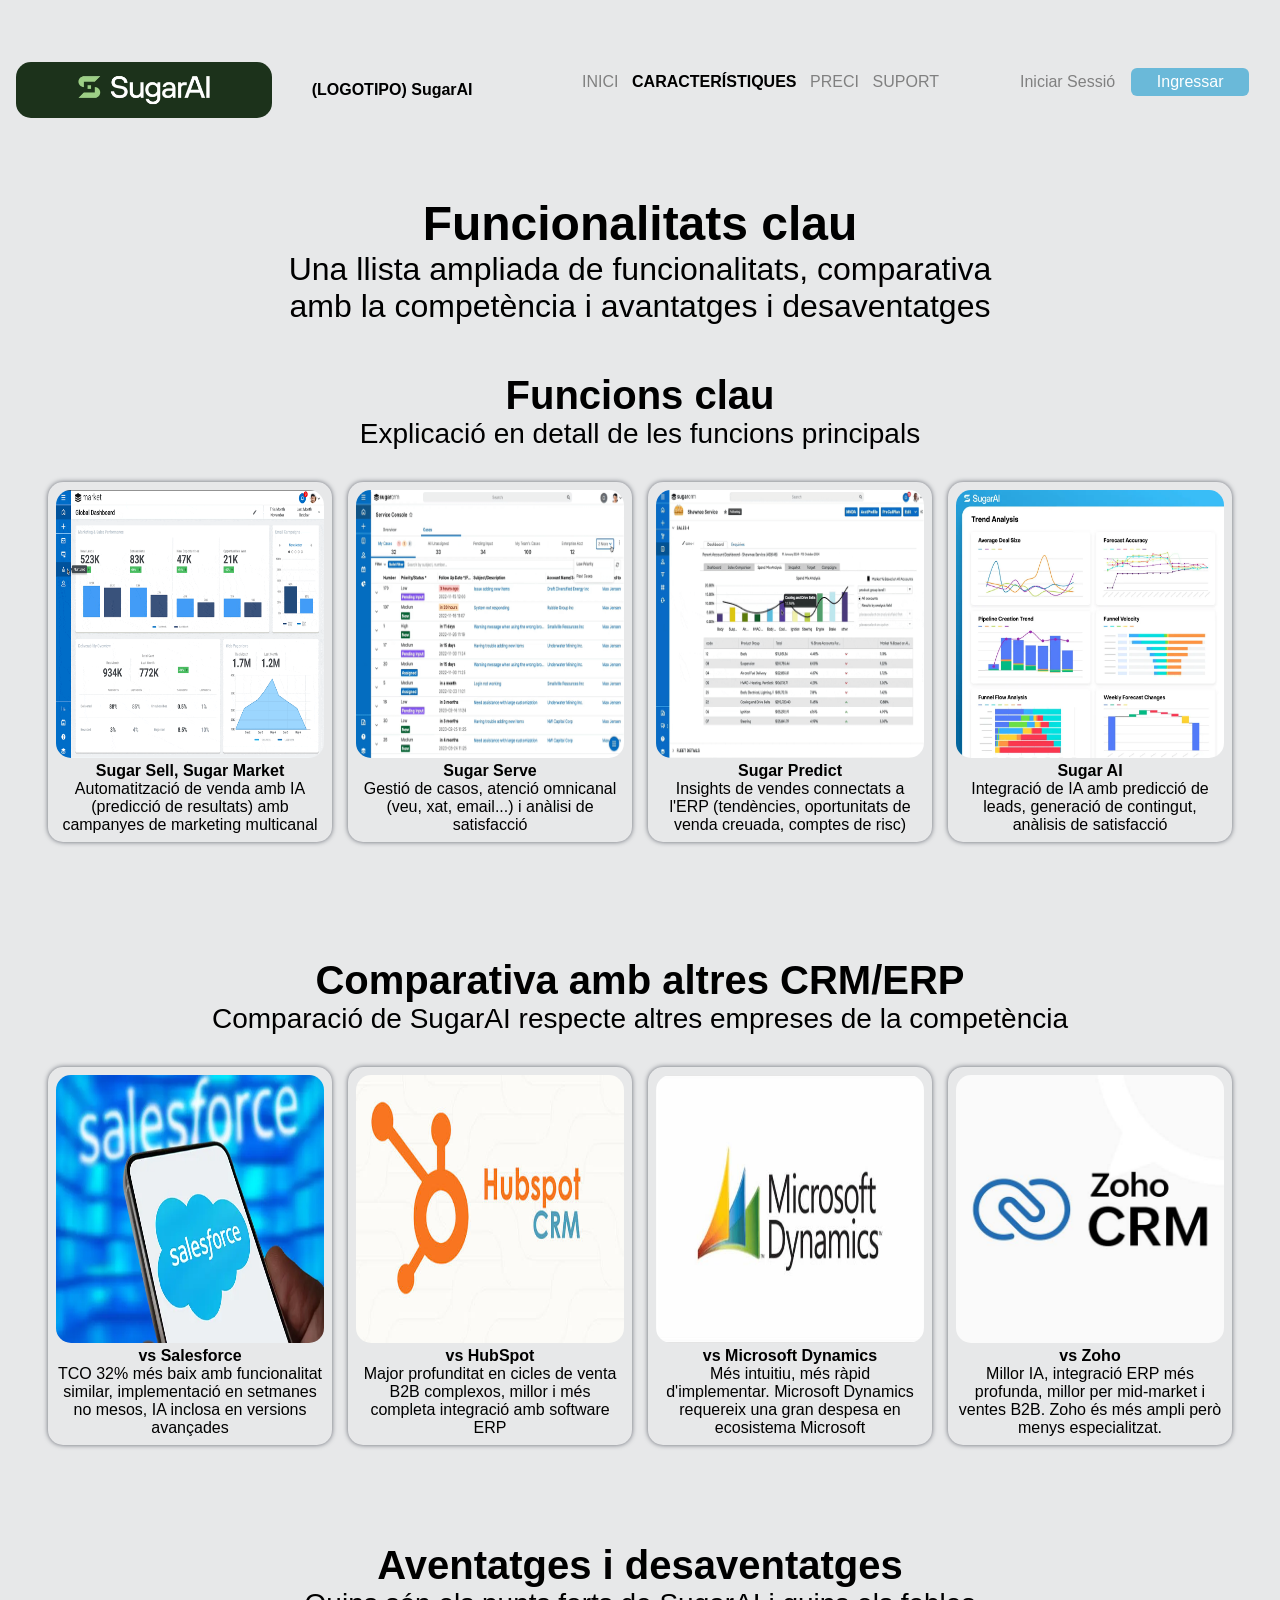
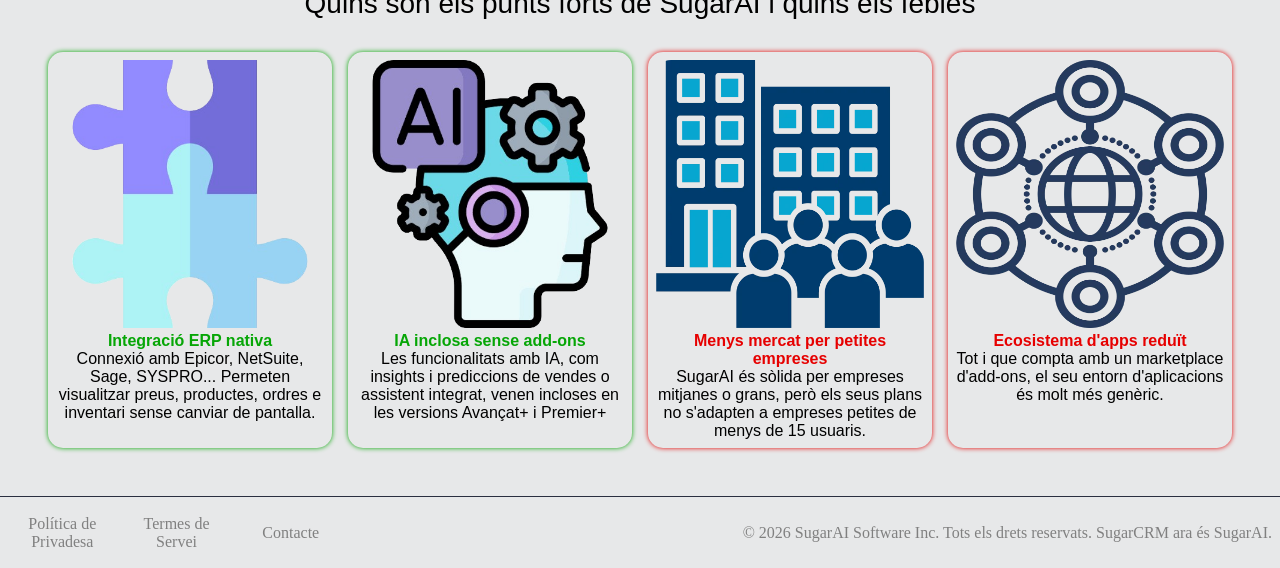
==== commit ac3c3cf0: "Merge branch 'main' into logo" ====
--- a/html/features.html
+++ b/html/features.html
@@ -14,6 +14,7 @@
     <body>
         <div class="divBody">
             <header>
+                <div class="logo"><img src="./../img/sugar-ai-logo.png" alt="logo SugarAi"></div>
                 <div class="logo"><b>(LOGOTIPO) SugarAI</b></div>
                 <nav>
                     <ul>
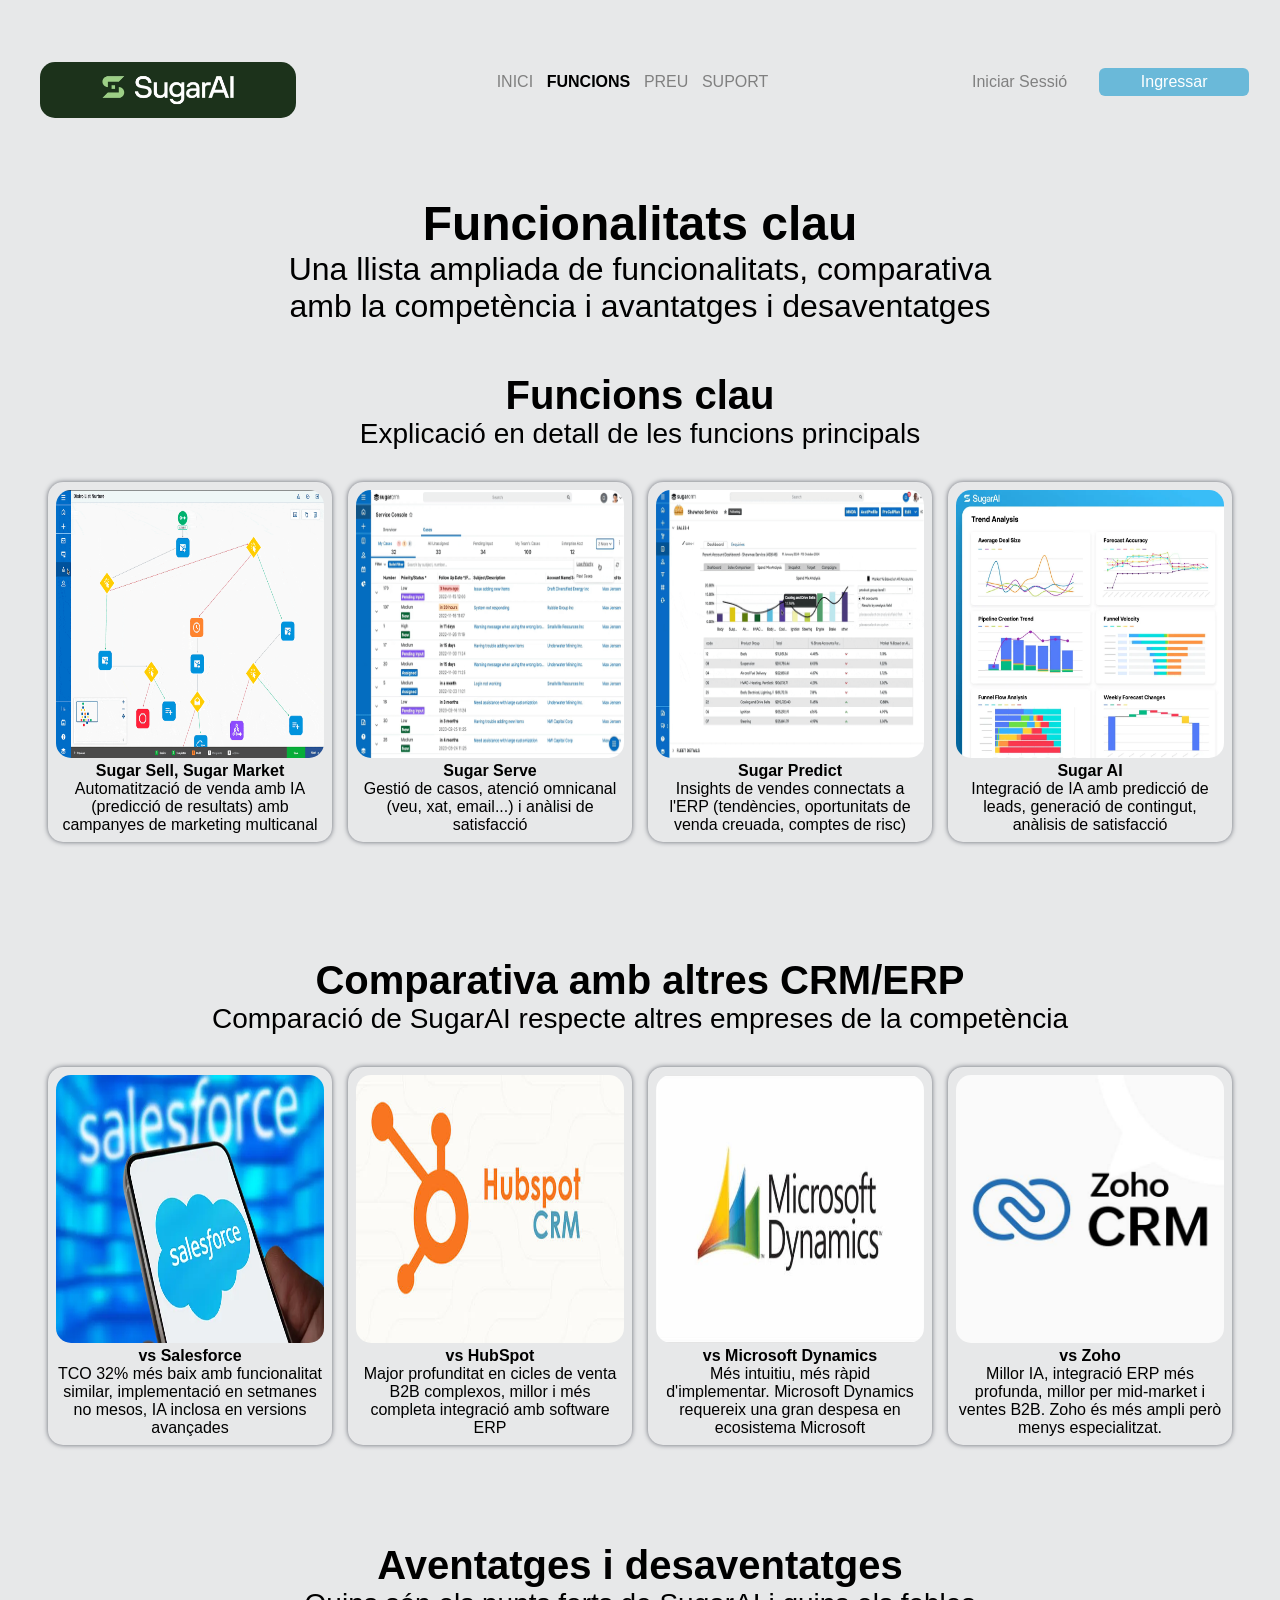
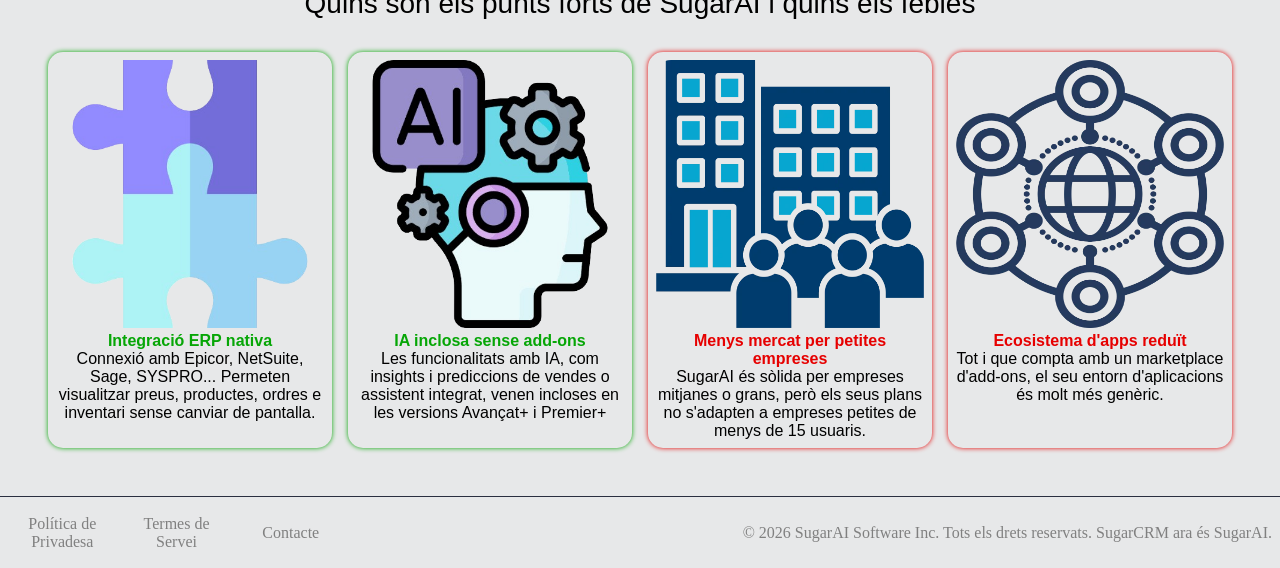
==== commit 81c5b266: "asdfghjk" ====
--- a/html/features.html
+++ b/html/features.html
@@ -15,12 +15,11 @@
         <div class="divBody">
             <header>
                 <div class="logo"><img src="./../img/sugar-ai-logo.png" alt="logo SugarAi"></div>
-                <div class="logo"><b>(LOGOTIPO) SugarAI</b></div>
                 <nav>
                     <ul>
                         <li><a href="./../index.html" class="home">INICI</a></li>
-                        <li><a href="./../html/features.html" class="features">CARACTERÍSTIQUES</a></li>
-                        <li><a href="./../html/pricing.html" class="pricing">PRECI</a></li>
+                        <li><a href="./../html/features.html" class="features">FUNCIONS</a></li>
+                        <li><a href="./../html/pricing.html" class="pricing">PREU</a></li>
                         <li><a href="./../html/support.html" class="support">SUPORT</a></li>
                     </ul>
                 </nav>
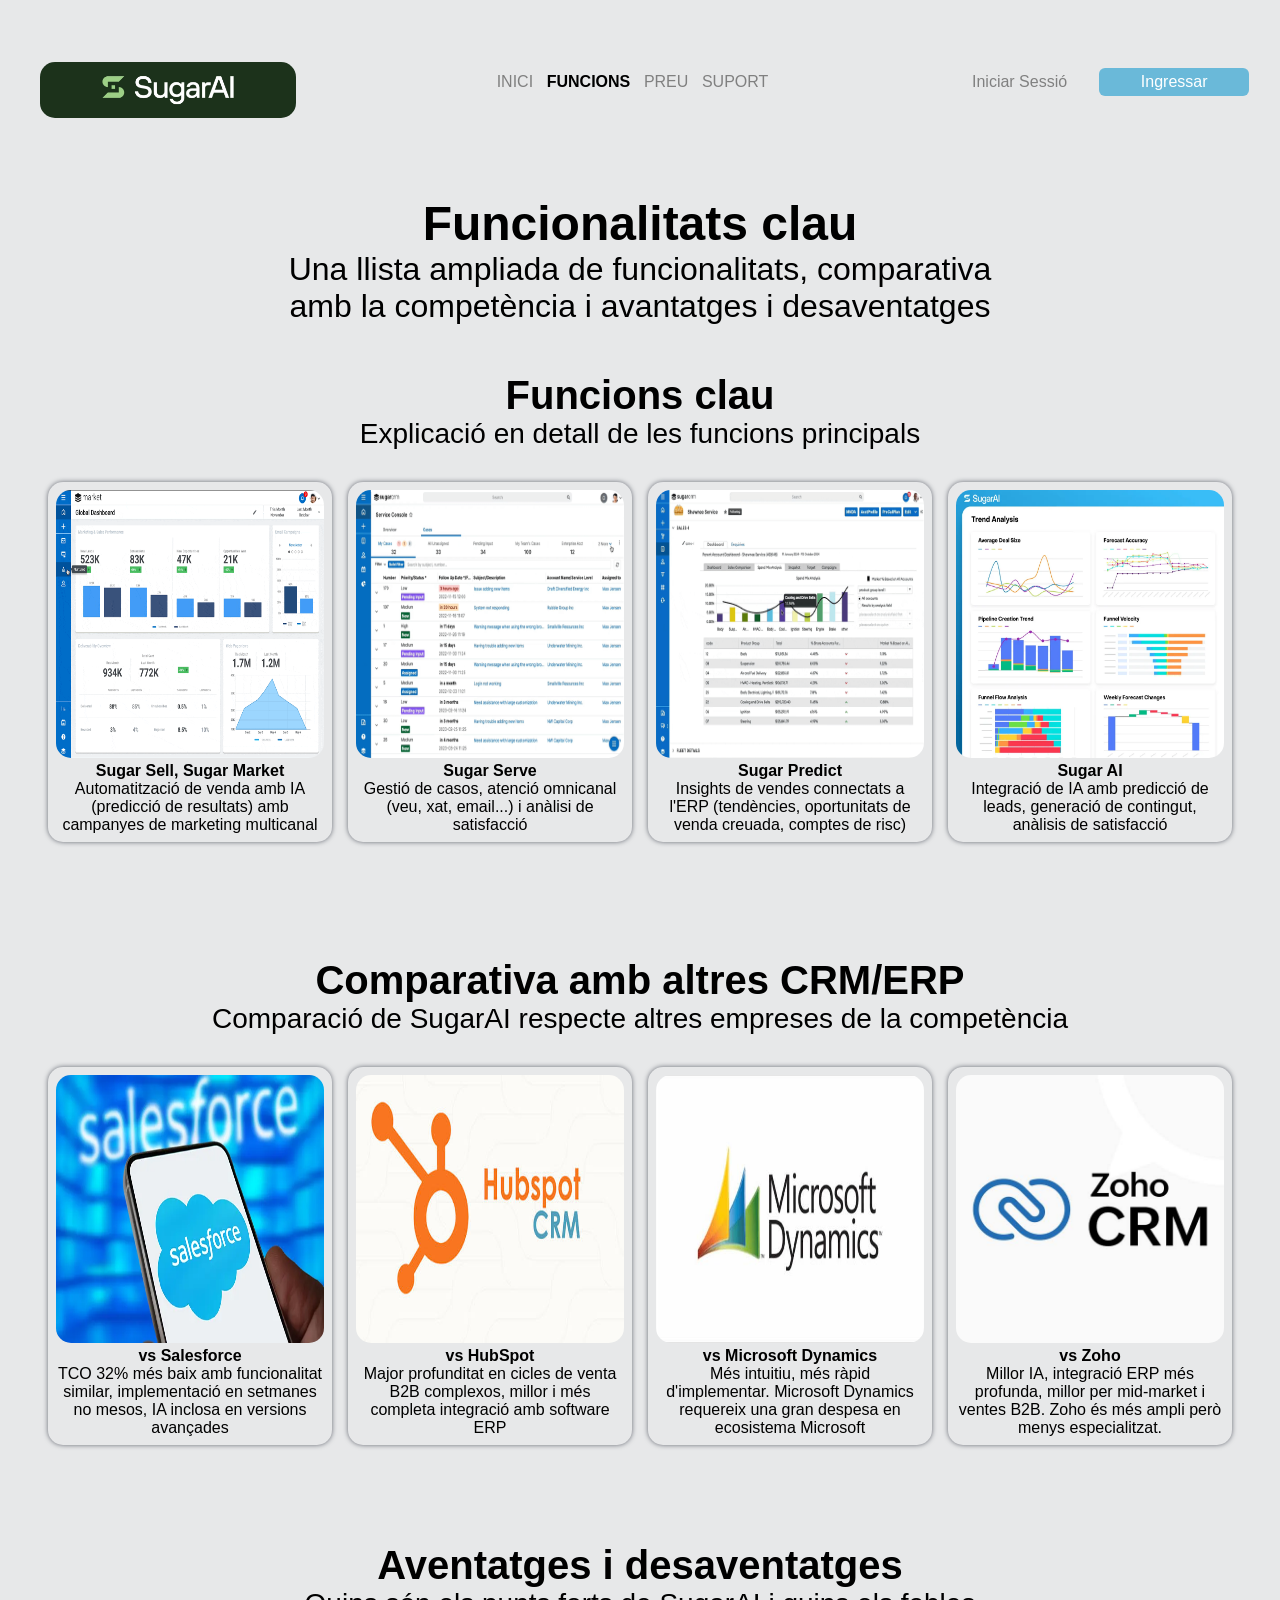
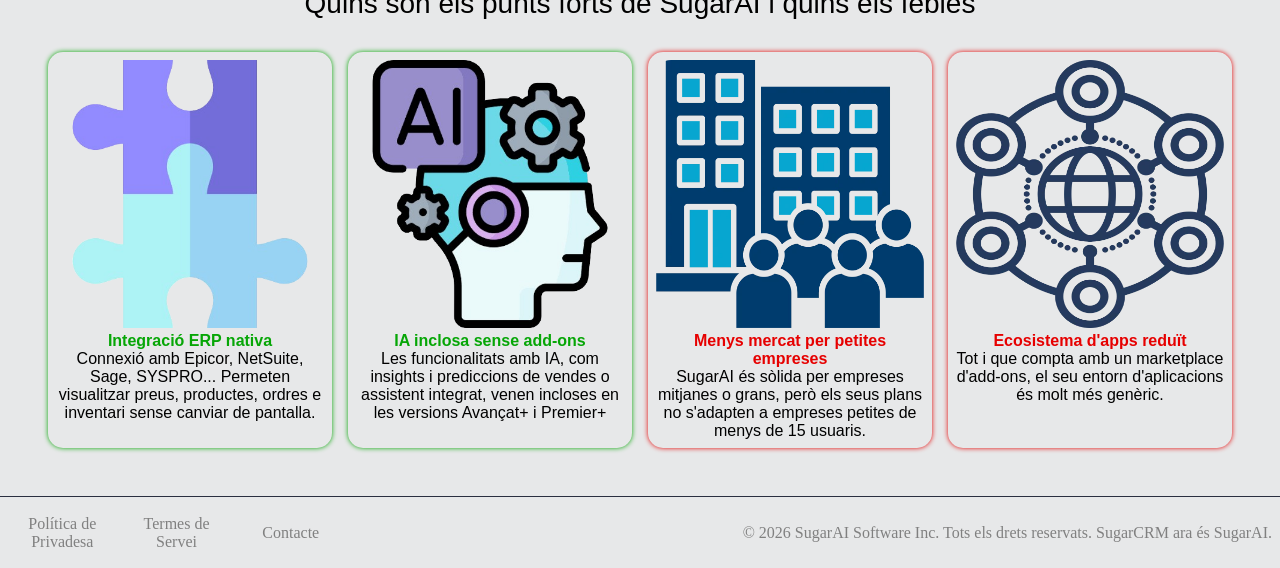
==== commit 01359205: "FIX FINAL" ====
--- a/html/features.html
+++ b/html/features.html
@@ -7,9 +7,9 @@
         <meta name="description" content="Web ERP">
         <meta name="author" content="Diego & Marc">
         <meta name="viewport" content="width=device-width, initial-scale=1">
-        <link rel="stylesheet" href="../css/colors.css">
-        <link rel="stylesheet" href="../css/style.css">
-        <link rel="stylesheet" href="../css/features.css">
+        <link rel="stylesheet" href="./../css/colors.css">
+        <link rel="stylesheet" href="./../css/style.css">
+        <link rel="stylesheet" href="./../css/features.css">
     </head>
     <body>
         <div class="divBody">
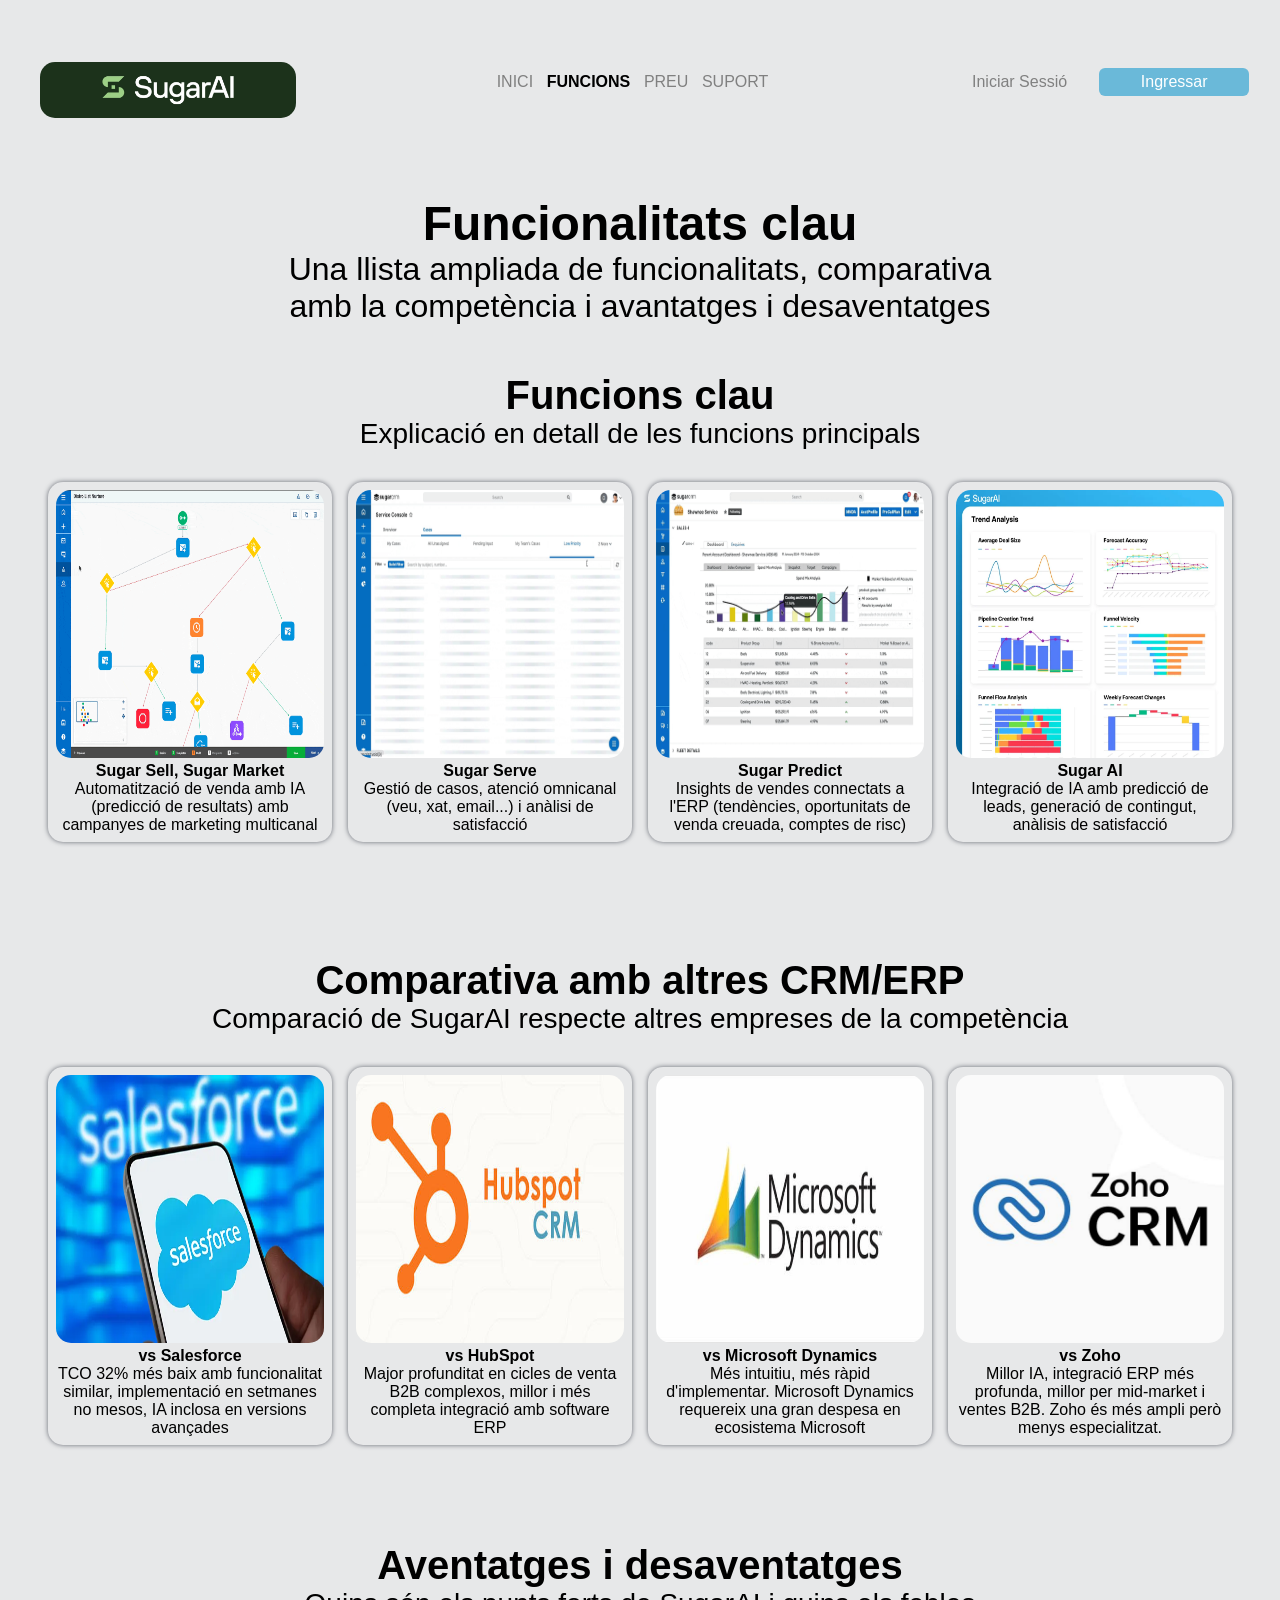
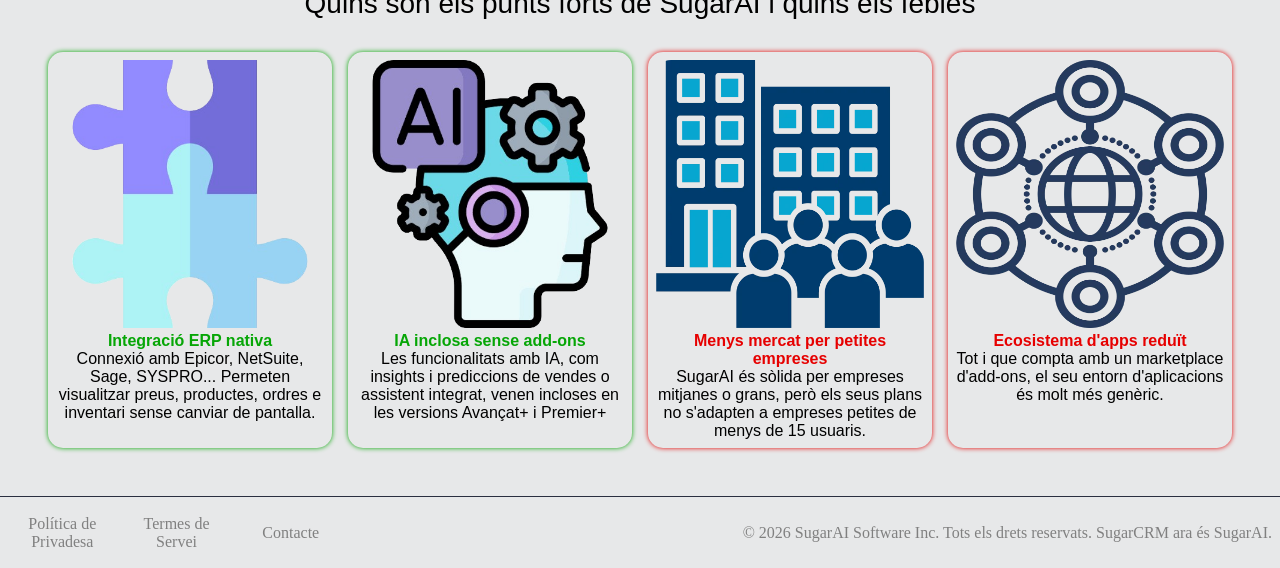
==== commit b25bfefe: "Puliment final" ====
--- a/html/features.html
+++ b/html/features.html
@@ -3,7 +3,7 @@
     <head>
         <meta charset="utf-8">
         <meta http-equiv="X-UA-Compatible" content="IE-edge">
-        <title>Característiques</title>
+        <title>Funcions</title>
         <meta name="description" content="Web ERP">
         <meta name="author" content="Diego & Marc">
         <meta name="viewport" content="width=device-width, initial-scale=1">
